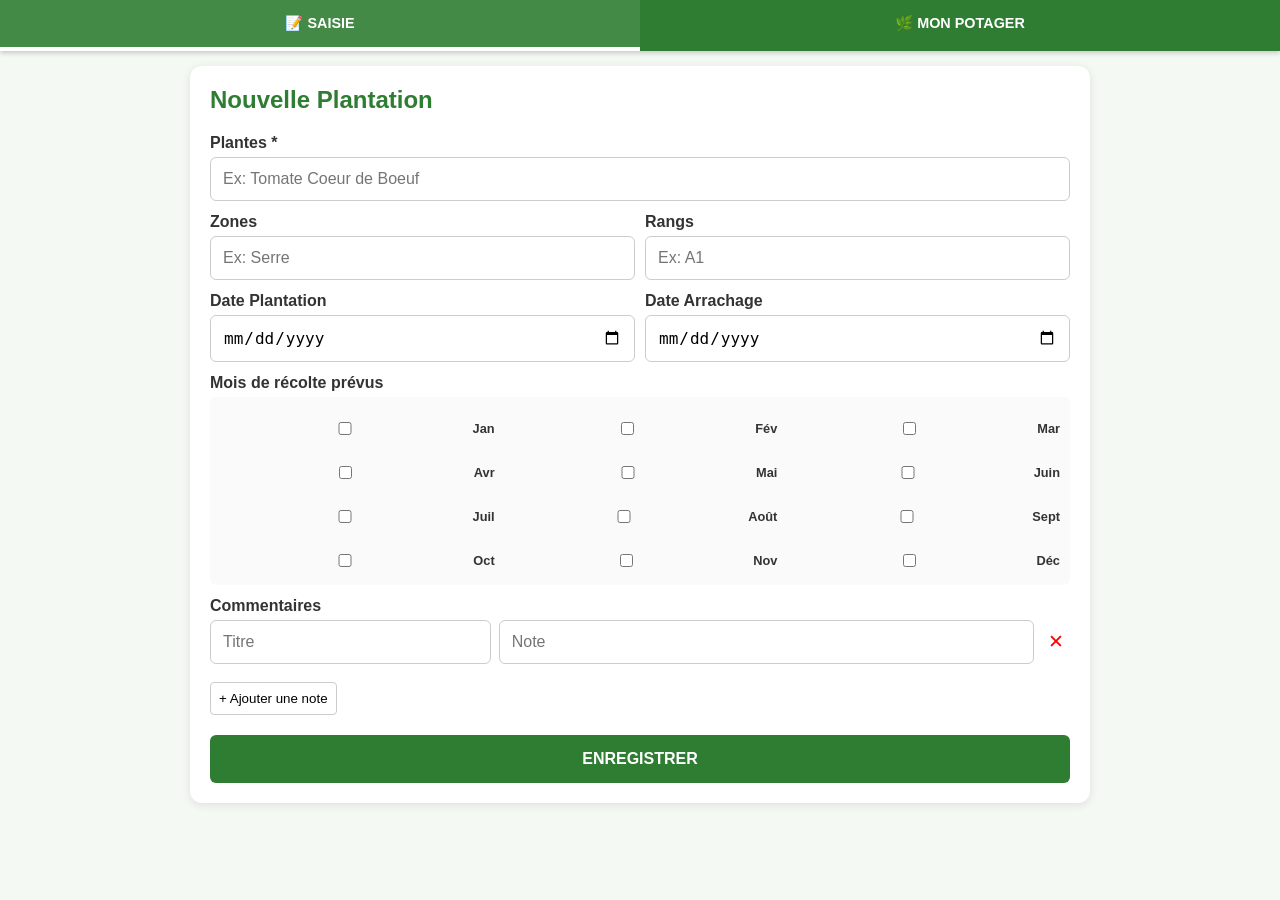
==== Index.html @ b20afb51 "Add files via upload" ====
<!DOCTYPE html>
<html lang="fr">
<head>
  <meta charset="UTF-8">
  <meta name="viewport" content="width=device-width, initial-scale=1.0, maximum-scale=1.0, user-scalable=no">
  <title>🌱 Mon Potager 🌱</title>
  
  <!-- Configuration PWA -->
  <link rel="manifest" href="manifest.json">
  <meta name="theme-color" content="#2e7d32">
  <meta name="apple-mobile-web-app-capable" content="yes">
  <meta name="apple-mobile-web-app-status-bar-style" content="black-translucent">

  <style>
    :root { --primary: #2e7d32; --primary-light: #e8f5e9; --accent: #4caf50; --danger: #ff5252; --edit: #2196f3; --bg: #f4f9f4; }
    body { font-family: 'Segoe UI', sans-serif; margin: 0; background-color: var(--bg); display: flex; flex-direction: column; height: 100vh; overflow: hidden; }
    
    /* Navigation */
    nav { background: var(--primary); display: flex; justify-content: center; z-index: 1000; flex-shrink: 0; box-shadow: 0 2px 5px rgba(0,0,0,0.2); }
    .tab-btn { background: none; border: none; color: white; padding: 15px 20px; cursor: pointer; font-size: 0.9em; font-weight: bold; border-bottom: 4px solid transparent; flex: 1; }
    .tab-btn.active { background: rgba(255,255,255,0.1); border-bottom: 4px solid white; }

    .main-container { display: flex; flex: 1; overflow: hidden; }
    
    /* Sidebar adaptée mobile */
    .sidebar { width: 260px; background: white; border-right: 1px solid #ddd; padding: 10px; overflow-y: auto; flex-shrink: 0; }
    @media (max-width: 600px) { .sidebar { width: 200px; font-size: 0.9em; } }

    .side-group { margin-bottom: 5px; border-bottom: 1px solid #f0f0f0; }
    .side-header { display: flex; justify-content: space-between; align-items: center; padding: 10px 5px; cursor: pointer; user-select: none; font-size: 0.75em; color: #666; text-transform: uppercase; font-weight: bold; }
    .side-header::before { content: '▾'; margin-right: 8px; transition: 0.2s; }
    .side-group.collapsed .side-content { display: none; }
    .side-group.collapsed .side-header::before { transform: rotate(-90deg); }
    
    .count-badge { background: #eee; color: #888; padding: 2px 6px; border-radius: 10px; font-size: 0.9em; }
    .cat-link { display: block; padding: 10px 12px; margin-bottom: 2px; border-radius: 4px; cursor: pointer; color: #444; font-size: 0.85em; text-decoration: none; }
    .cat-link:hover { background: var(--primary-light); color: var(--primary); }
    .cat-link.active { background: var(--primary); color: white; font-weight: bold; }

    .content-area { flex: 1; overflow-y: auto; padding: 15px; position: relative; }
    .section { display: none; max-width: 900px; margin: 0 auto; }
    .section.active { display: block; }

    /* Cartes et Zones */
    .zone-box { background: white; margin-bottom: 20px; border-radius: 10px; box-shadow: 0 2px 8px rgba(0,0,0,0.05); border-left: 8px solid var(--primary); padding: 15px; }
    .rang-box { border-top: 1px solid #eee; margin-top: 10px; padding-top: 10px; }
    .plante-card { background: #fdfdfd; border: 1px solid #eee; margin: 8px 0; padding: 12px; border-radius: 6px; position: relative; }
    .badge { background: #e8f5e9; color: #2e7d32; padding: 2px 8px; border-radius: 10px; font-size: 0.75em; margin-right: 4px; display: inline-block; margin-bottom: 4px; }
    .note-display { font-size: 0.85em; margin-top: 5px; color: #555; border-left: 2px solid #ddd; padding-left: 8px; }
    .note-tag { font-weight: bold; color: var(--primary); font-size: 0.75em; }

    /* Formulaire */
    form { background: white; padding: 20px; border-radius: 12px; box-shadow: 0 2px 10px rgba(0,0,0,0.1); }
    label { font-weight: bold; display: block; margin-top: 12px; margin-bottom: 5px; color: #333; }
    input { width: 100%; padding: 12px; border: 1px solid #ccc; border-radius: 6px; box-sizing: border-box; font-size: 16px; /* Évite le zoom auto sur iPhone */ }
    .mois-grid { display: grid; grid-template-columns: repeat(3, 1fr); gap: 8px; background: #fafafa; padding: 10px; border-radius: 6px; }
    .note-row { display: flex; gap: 8px; margin-bottom: 8px; align-items: center; }
    
    /* Boutons */
    .btn-save { background: var(--primary); color: white; border: none; padding: 15px; border-radius: 6px; width: 100%; cursor: pointer; font-weight: bold; margin-top: 20px; font-size: 1em; }
    .btn-action { border: none; border-radius: 4px; padding: 8px 12px; cursor: pointer; color: white; margin-left: 5px; }

    /* Zone Sauvegarde Bas de page */
    .backup-footer { margin-top: 30px; padding: 15px; background: #f0f0f0; border-radius: 8px; border: 1px dashed #ccc; }
    .btn-backup { width: 100%; padding: 10px; margin-top: 8px; background: white; border: 1px solid #bbb; border-radius: 5px; font-size: 0.85em; cursor: pointer; font-weight: bold; }
  </style>
</head>
<body>

<nav>
  <button class="tab-btn active" id="btn-tab-saisie" onclick="switchTab('tab-saisie')">📝 SAISIE</button>
  <button class="tab-btn" id="btn-tab-liste" onclick="switchTab('tab-liste')">🌿 MON POTAGER</button>
</nav>

<div class="main-container">
  <aside id="sidebar" class="sidebar" style="display:none;">
    <a class="cat-link active" id="link-all" style="margin-bottom: 15px;" onclick="filtrer('tout', null)">📋 TOUT AFFICHER</a>
    <div id="dynamic-sidebar-groups"></div>
    
    <!-- Boutons d'export/import -->
    <div class="backup-footer">
      <div style="font-size: 0.8em; font-weight: bold; margin-bottom: 8px; color: #555;">💾 SAUVEGARDE & CLOUD</div>
      <button class="btn-backup" onclick="exporterDonnees()">Exporter (Backup Local)</button>
      <button class="btn-backup" onclick="document.getElementById('importFile').click()">Importer un fichier</button>
      <input type="file" id="importFile" style="display:none" onchange="importerDonnees(event)">
      <button class="btn-backup" style="color: #0078d4; border-color: #0078d4;" onclick="alert('Configuration OneDrive : Étape suivante')">☁️ OneDrive (Sync)</button>
    </div>
  </aside>

  <main class="content-area">
    <div id="tab-saisie" class="section active">
      <form id="potagerForm">
        <h2 id="formTitle" style="margin-top:0; color:var(--primary)">Nouvelle Plantation</h2>
        <input type="hidden" id="edit-id">
        
        <label id="lbl-plante">Plante *</label>
        <input type="text" id="p_nom" list="listNoms" required placeholder="Ex: Tomate Coeur de Boeuf">
        
        <div style="display: flex; gap: 10px;">
          <div style="flex:1"><label id="lbl-zone">Zone</label><input type="text" id="p_zone" list="listZones" placeholder="Ex: Serre"></div>
          <div style="flex:1"><label id="lbl-rang">Rang</label><input type="text" id="p_rang" list="listRangs" placeholder="Ex: A1"></div>
        </div>

        <div style="display: flex; gap: 10px;">
          <div style="flex:1"><label>Date Plantation</label><input type="date" id="p_date"></div>
          <div style="flex:1"><label>Date Arrachage</label><input type="date" id="p_date_fin"></div>
        </div>

        <label>Mois de récolte prévus</label>
        <div class="mois-grid" id="moisGrid"></div>

        <label id="lbl-comm-title">Commentaires / Notes</label>
        <div id="notesArea"></div>
        <button type="button" onclick="ajouterChampNote()" style="margin-top:10px; cursor:pointer; background:none; border:1px solid #ccc; padding:8px; border-radius:4px;">+ Ajouter une note</button>

        <button type="button" class="btn-save" onclick="validerFormulaire()">ENREGISTRER</button>
        <button type="button" id="cancelEdit" style="display:none; width:100%; margin-top:10px; background:#999; border:none; color:white; padding:10px; border-radius:6px;" onclick="annulerEdition()">Annuler l'édition</button>
      </form>
    </div>

    <div id="tab-liste" class="section">
      <div id="affichageDonnees"></div>
    </div>
  </main>
</div>

<!-- Listes auto-complétion -->
<datalist id="listNoms"></datalist>
<datalist id="listZones"></datalist>
<datalist id="listRangs"></datalist>
<datalist id="listCategories"></datalist>

<script>
// --- CONFIGURATION ---
const CONFIG = {
  labelPlantes: "Plantes",
  labelZones: "Zones",
  labelRangs: "Rangs",
  labelMoisPlant: "Mois Plantation",
  labelMoisRecolte: "Mois Récolte",
  labelCommentaires: "Commentaires"
};

let monPotager = JSON.parse(localStorage.getItem("data_potager")) || [];
let filtreActuel = { type: 'tout', valeur: null };
const MOIS_NOM = ["Jan", "Fév", "Mar", "Avr", "Mai", "Juin", "Juil", "Août", "Sept", "Oct", "Nov", "Déc"];

// --- INITIALISATION ---
document.getElementById('lbl-plante').innerText = CONFIG.labelPlantes + " *";
document.getElementById('lbl-zone').innerText = CONFIG.labelZones;
document.getElementById('lbl-rang').innerText = CONFIG.labelRangs;
document.getElementById('lbl-comm-title').innerText = CONFIG.labelCommentaires;

const mg = document.getElementById('moisGrid');
MOIS_NOM.forEach(m => mg.innerHTML += `<label style="font-size:0.8em; display:flex; align-items:center; gap:4px;"><input type="checkbox" name="mr" value="${m}"> ${m}</label>`);

if ('serviceWorker' in navigator) {
  navigator.serviceWorker.register('sw.js').catch(() => console.log("SW non supporté"));
}

// --- LOGIQUE NAVIGATION ---
function switchTab(tabId) {
  document.querySelectorAll('.section').forEach(s => s.classList.remove('active'));
  document.querySelectorAll('.tab-btn').forEach(b => b.classList.remove('active'));
  document.getElementById(tabId).classList.add('active');
  document.getElementById('btn-' + tabId).classList.add('active');
  document.getElementById('sidebar').style.display = (tabId === 'tab-liste') ? 'block' : 'none';
  if(tabId === 'tab-liste') { updateSidebar(); afficherPotager(); }
}

// --- GESTION DES DONNÉES ---
function updateSidebar() {
  const data = { noms: new Set(), zones: new Set(), rangs: new Set(), pMois: new Set(), rMois: new Set(), cats: new Set() };
  monPotager.forEach(z => {
    data.zones.add(z.nom);
    z.rangs.forEach(r => {
      data.rangs.add(r.numero);
      r.plantes.forEach(p => {
        data.noms.add(p.nom);
        if(p.date && p.date !== "Non définie") data.pMois.add(MOIS_NOM[new Date(p.date).getMonth()]);
        p.recolte.forEach(m => data.rMois.add(m));
        if(p.notes) p.notes.forEach(n => data.cats.add(n.cat));
      });
    });
  });

  const container = document.getElementById('dynamic-sidebar-groups');
  container.innerHTML = "";
  
  const groups = [
    { id: 'side-noms', label: CONFIG.labelPlantes, set: data.noms, type: 'nom' },
    { id: 'side-zones', label: CONFIG.labelZones, set: data.zones, type: 'zone' },
    { id: 'side-rangs', label: CONFIG.labelRangs, set: data.rangs, type: 'rang' },
    { id: 'side-plant', label: CONFIG.labelMoisPlant, set: data.pMois, type: 'pmois' },
    { id: 'side-recolte', label: CONFIG.labelMoisRecolte, set: data.rMois, type: 'rmois' },
    { id: 'side-cats', label: CONFIG.labelCommentaires, set: data.cats, type: 'cat' }
  ];

  groups.forEach(g => {
    let array = Array.from(g.set).sort();
    if(g.type.includes('mois')) array.sort((a,b) => MOIS_NOM.indexOf(a) - MOIS_NOM.indexOf(b));
    const groupDiv = document.createElement('div');
    groupDiv.className = "side-group collapsed";
    groupDiv.innerHTML = `
      <div class="side-header" onclick="this.parentElement.classList.toggle('collapsed')">
        ${g.label} <span class="count-badge">${array.length}</span>
      </div>
      <div class="side-content">
        ${array.map(val => `<a class="cat-link ${filtreActuel.type===g.type && filtreActuel.valeur===val?'active':''}" onclick="filtrer('${g.type}', '${val}')">${val}</a>`).join('')}
      </div>`;
    container.appendChild(groupDiv);
  });
}

function filtrer(type, val) {
  filtreActuel = { type, valeur: val };
  document.getElementById('link-all').className = (type === 'tout') ? 'cat-link active' : 'cat-link';
  updateSidebar(); afficherPotager();
}

function afficherPotager() {
  const container = document.getElementById('affichageDonnees'); container.innerHTML = "";
  if(monPotager.length === 0) { container.innerHTML = "<p style='text-align:center; color:#888; margin-top:50px;'>Aucune donnée. Commencez par saisir une plantation !</p>"; return; }

  monPotager.forEach((zone, zIdx) => {
    let zoneHtml = "";
    zone.rangs.forEach((rang, rIdx) => {
      let rangHtml = "";
      rang.plantes.forEach((p, pIdx) => {
        const match = filtreActuel.type === 'tout' || 
          (filtreActuel.type === 'nom' && filtreActuel.valeur === p.nom) || 
          (filtreActuel.type === 'zone' && filtreActuel.valeur === zone.nom) || 
          (filtreActuel.type === 'rang' && filtreActuel.valeur === rang.numero) || 
          (filtreActuel.type === 'rmois' && p.recolte.includes(filtreActuel.valeur)) || 
          (filtreActuel.type === 'pmois' && p.date !== "Non définie" && MOIS_NOM[new Date(p.date).getMonth()] === filtreActuel.valeur) ||
          (filtreActuel.type === 'cat' && p.notes.some(n => n.cat === filtreActuel.valeur));
        
        if (match) {
          const notesH = p.notes.map(n => `<div class="note-display"><span class="note-tag">${n.cat}:</span> ${n.val}</div>`).join('');
          const finDisplay = (p.dateFin && p.dateFin !== "Non définie") ? ` | Arraché: ${p.dateFin}` : "";
          rangHtml += `
            <div class="plante-card">
              <div style="display:flex; justify-content:space-between; align-items:start">
                <strong style="color:var(--primary); font-size:1.1em">🌱 ${p.nom}</strong>
                <div style="white-space:nowrap">
                  <button class="btn-action" style="background:var(--edit)" onclick="preparerEdition(${zIdx},${rIdx},${pIdx})">✏️</button>
                  <button class="btn-action" style="background:var(--danger)" onclick="supprimer('p',${zIdx},${rIdx},${pIdx})">🗑️</button>
                </div>
              </div>
              <div style="font-size:0.75em; color:#888; margin: 4px 0;">📅 ${CONFIG.labelMoisPlant}: ${p.date}${finDisplay}</div>
              <div style="margin:8px 0;">${p.recolte.map(m => `<span class="badge">${m}</span>`).join('')}</div>
              ${notesH}
            </div>`;
        }
      });
      if(rangHtml) zoneHtml += `<div class="rang-box"><strong style="color:#666; font-size:0.8em">📏 ${CONFIG.labelRangs} ${rang.numero}</strong>${rangHtml}</div>`;
    });
    if(zoneHtml) {
      const zDiv = document.createElement('div'); zDiv.className = 'zone-box';
      zDiv.innerHTML = `<h2 style="margin:0; font-size:1.2em; color:var(--primary)">🌳 ${CONFIG.labelZones} ${zone.nom}</h2>${zoneHtml}`;
      container.appendChild(zDiv);
    }
  });
}

// --- FORMULAIRE ---
function ajouterChampNote(cat = "", val = "") {
  const div = document.createElement('div'); div.className = 'note-row';
  div.innerHTML = `<input type="text" class="note-cat" placeholder="Titre" style="flex:1" value="${cat}"><input type="text" class="note-val" placeholder="Note" style="flex:2" value="${val}"><button type="button" onclick="this.parentElement.remove()" style="color:red; background:none; border:none; font-size:1.2em">✕</button>`;
  document.getElementById('notesArea').appendChild(div);
}

function validerFormulaire() {
  const nom = document.getElementById('p_nom').value.trim(); if(!nom) return;
  const editId = document.getElementById('edit-id').value;
  const notes = []; document.querySelectorAll('.note-row').forEach(r => {
    const c = r.querySelector('.note-cat').value.trim(); const v = r.querySelector('.note-val').value.trim();
    if(c && v) notes.push({cat:c, val:v});
  });
  
  const plante = {
    id: editId ? parseInt(editId) : Date.now(),
    nom, zone: document.getElementById('p_zone').value.trim() || "A",
    rang: document.getElementById('p_rang').value.trim() || "1",
    date: document.getElementById('p_date').value || "Non définie",
    dateFin: document.getElementById('p_date_fin').value || "Non définie",
    recolte: Array.from(document.querySelectorAll('input[name="mr"]:checked')).map(cb => cb.value),
    notes
  };

  // Suppression ancienne version si édition
  monPotager.forEach(z => z.rangs.forEach(r => r.plantes = r.plantes.filter(p => p.id !== plante.id)));
  
  // Insertion
  let z = monPotager.find(z => z.nom === plante.zone); if(!z) { z = {nom:plante.zone, rangs:[]}; monPotager.push(z); }
  let r = z.rangs.find(r => r.numero === plante.rang); if(!r) { r = {numero:plante.rang, plantes:[]}; z.rangs.push(r); }
  r.plantes.push(plante);

  sauvegarder();
  annulerEdition();
  switchTab('tab-liste');
}

function supprimer(type, zIdx, rIdx, pIdx) {
  if(!confirm("Supprimer définitivement ?")) return;
  monPotager[zIdx].rangs[rIdx].plantes.splice(pIdx, 1);
  // Nettoyage structures vides
  monPotager.forEach(z => z.rangs = z.rangs.filter(r => r.plantes.length > 0));
  monPotager = monPotager.filter(z => z.rangs.length > 0);
  sauvegarder();
  updateSidebar(); afficherPotager();
}

function preparerEdition(zIdx, rIdx, pIdx) {
  const p = monPotager[zIdx].rangs[rIdx].plantes[pIdx];
  document.getElementById('edit-id').value = p.id;
  document.getElementById('p_nom').value = p.nom;
  document.getElementById('p_zone').value = monPotager[zIdx].nom;
  document.getElementById('p_rang').value = monPotager[zIdx].rangs[rIdx].numero;
  document.getElementById('p_date').value = (p.date !== "Non définie") ? p.date : "";
  document.getElementById('p_date_fin').value = (p.dateFin && p.dateFin !== "Non définie") ? p.dateFin : "";
  document.querySelectorAll('input[name="mr"]').forEach(cb => cb.checked = p.recolte.includes(cb.value));
  document.getElementById('notesArea').innerHTML = ""; p.notes.forEach(n => ajouterChampNote(n.cat, n.val));
  document.getElementById('formTitle').innerText = "Modifier la plantation";
  document.getElementById('cancelEdit').style.display = "block";
  switchTab('tab-saisie');
}

function annulerEdition() {
  document.getElementById('potagerForm').reset();
  document.getElementById('edit-id').value = "";
  document.getElementById('notesArea').innerHTML = "";
  document.getElementById('formTitle').innerText = "Nouvelle Plantation";
  document.getElementById('cancelEdit').style.display = "none";
}

function sauvegarder() {
  localStorage.setItem("data_potager", JSON.stringify(monPotager));
}

// --- EXPORT / IMPORT ---
function exporterDonnees() {
  const dataStr = JSON.stringify(monPotager, null, 2);
  const blob = new Blob([dataStr], {type: "application/json"});
  const url = URL.createObjectURL(blob);
  const a = document.createElement("a");
  a.href = url;
  a.download = `potager_backup_${new Date().toISOString().slice(0,10)}.json`;
  a.click();
}

function importerDonnees(event) {
  const file = event.target.files[0];
  if (!file) return;
  const reader = new FileReader();
  reader.onload = function(e) {
    try {
      const imported = JSON.parse(e.target.result);
      if(confirm("Importer ce fichier ? Cela écrasera vos données actuelles.")) {
        monPotager = imported;
        sauvegarder();
        updateSidebar();
        afficherPotager();
        alert("Importation réussie !");
      }
    } catch(err) { alert("Fichier invalide."); }
  };
  reader.readAsText(file);
}

// Premier champ note au démarrage
ajouterChampNote();
</script>
</body>
</html>
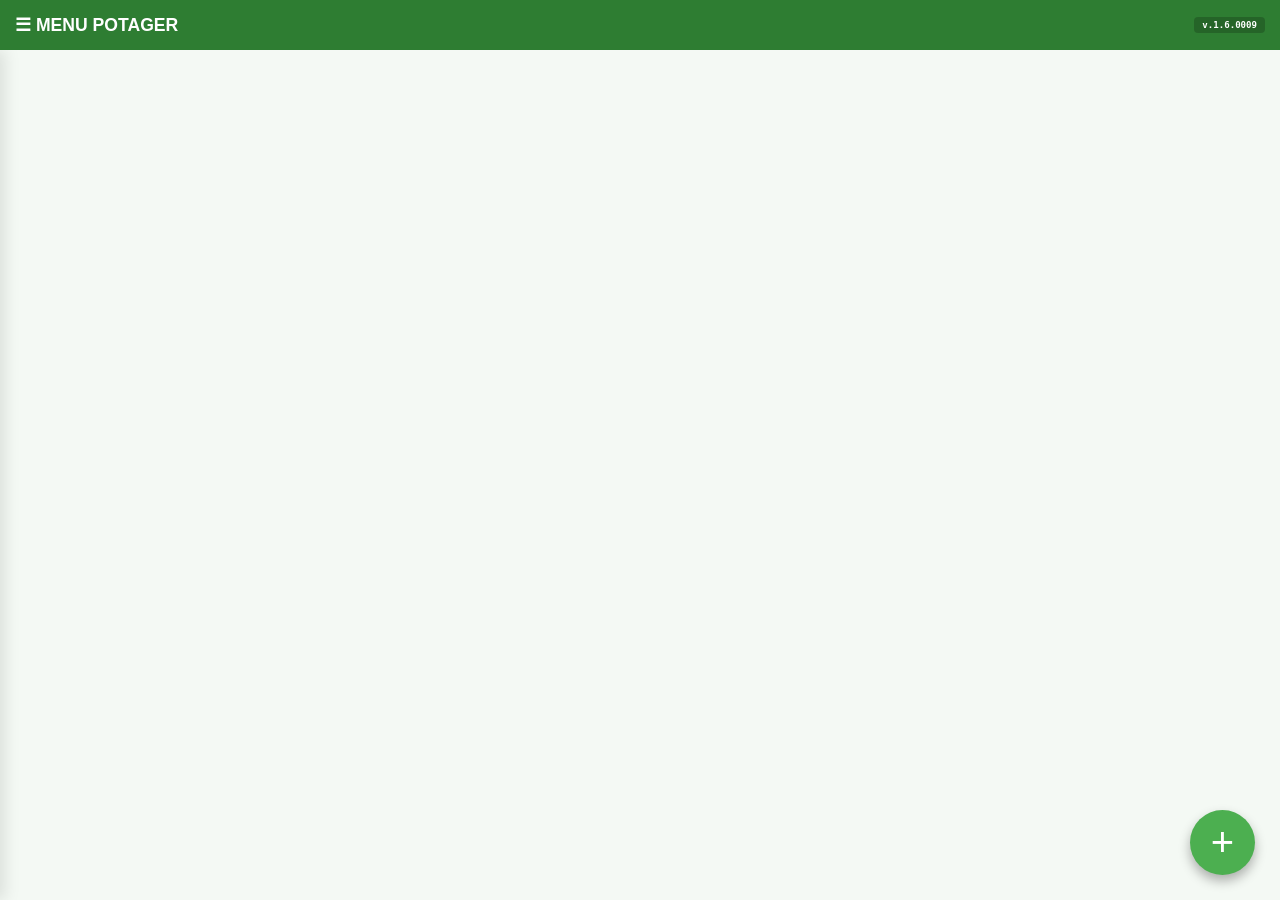
==== commit 179db708: "Create Index.html" ====
--- a/Index.html
+++ b/Index.html
@@ -1,375 +1,441 @@
-<!DOCTYPE html>
-<html lang="fr">
-<head>
-  <meta charset="UTF-8">
-  <meta name="viewport" content="width=device-width, initial-scale=1.0, maximum-scale=1.0, user-scalable=no">
-  <title>🌱 Mon Potager 🌱</title>
-  
-  <!-- Configuration PWA -->
-  <link rel="manifest" href="manifest.json">
-  <meta name="theme-color" content="#2e7d32">
-  <meta name="apple-mobile-web-app-capable" content="yes">
-  <meta name="apple-mobile-web-app-status-bar-style" content="black-translucent">
-
-  <style>
-    :root { --primary: #2e7d32; --primary-light: #e8f5e9; --accent: #4caf50; --danger: #ff5252; --edit: #2196f3; --bg: #f4f9f4; }
-    body { font-family: 'Segoe UI', sans-serif; margin: 0; background-color: var(--bg); display: flex; flex-direction: column; height: 100vh; overflow: hidden; }
-    
-    /* Navigation */
-    nav { background: var(--primary); display: flex; justify-content: center; z-index: 1000; flex-shrink: 0; box-shadow: 0 2px 5px rgba(0,0,0,0.2); }
-    .tab-btn { background: none; border: none; color: white; padding: 15px 20px; cursor: pointer; font-size: 0.9em; font-weight: bold; border-bottom: 4px solid transparent; flex: 1; }
-    .tab-btn.active { background: rgba(255,255,255,0.1); border-bottom: 4px solid white; }
-
-    .main-container { display: flex; flex: 1; overflow: hidden; }
-    
-    /* Sidebar adaptée mobile */
-    .sidebar { width: 260px; background: white; border-right: 1px solid #ddd; padding: 10px; overflow-y: auto; flex-shrink: 0; }
-    @media (max-width: 600px) { .sidebar { width: 200px; font-size: 0.9em; } }
-
-    .side-group { margin-bottom: 5px; border-bottom: 1px solid #f0f0f0; }
-    .side-header { display: flex; justify-content: space-between; align-items: center; padding: 10px 5px; cursor: pointer; user-select: none; font-size: 0.75em; color: #666; text-transform: uppercase; font-weight: bold; }
-    .side-header::before { content: '▾'; margin-right: 8px; transition: 0.2s; }
-    .side-group.collapsed .side-content { display: none; }
-    .side-group.collapsed .side-header::before { transform: rotate(-90deg); }
-    
-    .count-badge { background: #eee; color: #888; padding: 2px 6px; border-radius: 10px; font-size: 0.9em; }
-    .cat-link { display: block; padding: 10px 12px; margin-bottom: 2px; border-radius: 4px; cursor: pointer; color: #444; font-size: 0.85em; text-decoration: none; }
-    .cat-link:hover { background: var(--primary-light); color: var(--primary); }
-    .cat-link.active { background: var(--primary); color: white; font-weight: bold; }
-
-    .content-area { flex: 1; overflow-y: auto; padding: 15px; position: relative; }
-    .section { display: none; max-width: 900px; margin: 0 auto; }
-    .section.active { display: block; }
-
-    /* Cartes et Zones */
-    .zone-box { background: white; margin-bottom: 20px; border-radius: 10px; box-shadow: 0 2px 8px rgba(0,0,0,0.05); border-left: 8px solid var(--primary); padding: 15px; }
-    .rang-box { border-top: 1px solid #eee; margin-top: 10px; padding-top: 10px; }
-    .plante-card { background: #fdfdfd; border: 1px solid #eee; margin: 8px 0; padding: 12px; border-radius: 6px; position: relative; }
-    .badge { background: #e8f5e9; color: #2e7d32; padding: 2px 8px; border-radius: 10px; font-size: 0.75em; margin-right: 4px; display: inline-block; margin-bottom: 4px; }
-    .note-display { font-size: 0.85em; margin-top: 5px; color: #555; border-left: 2px solid #ddd; padding-left: 8px; }
-    .note-tag { font-weight: bold; color: var(--primary); font-size: 0.75em; }
-
-    /* Formulaire */
-    form { background: white; padding: 20px; border-radius: 12px; box-shadow: 0 2px 10px rgba(0,0,0,0.1); }
-    label { font-weight: bold; display: block; margin-top: 12px; margin-bottom: 5px; color: #333; }
-    input { width: 100%; padding: 12px; border: 1px solid #ccc; border-radius: 6px; box-sizing: border-box; font-size: 16px; /* Évite le zoom auto sur iPhone */ }
-    .mois-grid { display: grid; grid-template-columns: repeat(3, 1fr); gap: 8px; background: #fafafa; padding: 10px; border-radius: 6px; }
-    .note-row { display: flex; gap: 8px; margin-bottom: 8px; align-items: center; }
-    
-    /* Boutons */
-    .btn-save { background: var(--primary); color: white; border: none; padding: 15px; border-radius: 6px; width: 100%; cursor: pointer; font-weight: bold; margin-top: 20px; font-size: 1em; }
-    .btn-action { border: none; border-radius: 4px; padding: 8px 12px; cursor: pointer; color: white; margin-left: 5px; }
-
-    /* Zone Sauvegarde Bas de page */
-    .backup-footer { margin-top: 30px; padding: 15px; background: #f0f0f0; border-radius: 8px; border: 1px dashed #ccc; }
-    .btn-backup { width: 100%; padding: 10px; margin-top: 8px; background: white; border: 1px solid #bbb; border-radius: 5px; font-size: 0.85em; cursor: pointer; font-weight: bold; }
-  </style>
-</head>
-<body>
-
-<nav>
-  <button class="tab-btn active" id="btn-tab-saisie" onclick="switchTab('tab-saisie')">📝 SAISIE</button>
-  <button class="tab-btn" id="btn-tab-liste" onclick="switchTab('tab-liste')">🌿 MON POTAGER</button>
-</nav>
-
-<div class="main-container">
-  <aside id="sidebar" class="sidebar" style="display:none;">
-    <a class="cat-link active" id="link-all" style="margin-bottom: 15px;" onclick="filtrer('tout', null)">📋 TOUT AFFICHER</a>
-    <div id="dynamic-sidebar-groups"></div>
-    
-    <!-- Boutons d'export/import -->
-    <div class="backup-footer">
-      <div style="font-size: 0.8em; font-weight: bold; margin-bottom: 8px; color: #555;">💾 SAUVEGARDE & CLOUD</div>
-      <button class="btn-backup" onclick="exporterDonnees()">Exporter (Backup Local)</button>
-      <button class="btn-backup" onclick="document.getElementById('importFile').click()">Importer un fichier</button>
-      <input type="file" id="importFile" style="display:none" onchange="importerDonnees(event)">
-      <button class="btn-backup" style="color: #0078d4; border-color: #0078d4;" onclick="alert('Configuration OneDrive : Étape suivante')">☁️ OneDrive (Sync)</button>
-    </div>
-  </aside>
-
-  <main class="content-area">
-    <div id="tab-saisie" class="section active">
-      <form id="potagerForm">
-        <h2 id="formTitle" style="margin-top:0; color:var(--primary)">Nouvelle Plantation</h2>
-        <input type="hidden" id="edit-id">
-        
-        <label id="lbl-plante">Plante *</label>
-        <input type="text" id="p_nom" list="listNoms" required placeholder="Ex: Tomate Coeur de Boeuf">
-        
-        <div style="display: flex; gap: 10px;">
-          <div style="flex:1"><label id="lbl-zone">Zone</label><input type="text" id="p_zone" list="listZones" placeholder="Ex: Serre"></div>
-          <div style="flex:1"><label id="lbl-rang">Rang</label><input type="text" id="p_rang" list="listRangs" placeholder="Ex: A1"></div>
-        </div>
-
-        <div style="display: flex; gap: 10px;">
-          <div style="flex:1"><label>Date Plantation</label><input type="date" id="p_date"></div>
-          <div style="flex:1"><label>Date Arrachage</label><input type="date" id="p_date_fin"></div>
-        </div>
-
-        <label>Mois de récolte prévus</label>
-        <div class="mois-grid" id="moisGrid"></div>
-
-        <label id="lbl-comm-title">Commentaires / Notes</label>
-        <div id="notesArea"></div>
-        <button type="button" onclick="ajouterChampNote()" style="margin-top:10px; cursor:pointer; background:none; border:1px solid #ccc; padding:8px; border-radius:4px;">+ Ajouter une note</button>
-
-        <button type="button" class="btn-save" onclick="validerFormulaire()">ENREGISTRER</button>
-        <button type="button" id="cancelEdit" style="display:none; width:100%; margin-top:10px; background:#999; border:none; color:white; padding:10px; border-radius:6px;" onclick="annulerEdition()">Annuler l'édition</button>
-      </form>
-    </div>
-
-    <div id="tab-liste" class="section">
-      <div id="affichageDonnees"></div>
-    </div>
-  </main>
-</div>
-
-<!-- Listes auto-complétion -->
-<datalist id="listNoms"></datalist>
-<datalist id="listZones"></datalist>
-<datalist id="listRangs"></datalist>
-<datalist id="listCategories"></datalist>
-
-<script>
-// --- CONFIGURATION ---
-const CONFIG = {
-  labelPlantes: "Plantes",
-  labelZones: "Zones",
-  labelRangs: "Rangs",
-  labelMoisPlant: "Mois Plantation",
-  labelMoisRecolte: "Mois Récolte",
-  labelCommentaires: "Commentaires"
-};
-
-let monPotager = JSON.parse(localStorage.getItem("data_potager")) || [];
-let filtreActuel = { type: 'tout', valeur: null };
-const MOIS_NOM = ["Jan", "Fév", "Mar", "Avr", "Mai", "Juin", "Juil", "Août", "Sept", "Oct", "Nov", "Déc"];
-
-// --- INITIALISATION ---
-document.getElementById('lbl-plante').innerText = CONFIG.labelPlantes + " *";
-document.getElementById('lbl-zone').innerText = CONFIG.labelZones;
-document.getElementById('lbl-rang').innerText = CONFIG.labelRangs;
-document.getElementById('lbl-comm-title').innerText = CONFIG.labelCommentaires;
-
-const mg = document.getElementById('moisGrid');
-MOIS_NOM.forEach(m => mg.innerHTML += `<label style="font-size:0.8em; display:flex; align-items:center; gap:4px;"><input type="checkbox" name="mr" value="${m}"> ${m}</label>`);
-
-if ('serviceWorker' in navigator) {
-  navigator.serviceWorker.register('sw.js').catch(() => console.log("SW non supporté"));
-}
-
-// --- LOGIQUE NAVIGATION ---
-function switchTab(tabId) {
-  document.querySelectorAll('.section').forEach(s => s.classList.remove('active'));
-  document.querySelectorAll('.tab-btn').forEach(b => b.classList.remove('active'));
-  document.getElementById(tabId).classList.add('active');
-  document.getElementById('btn-' + tabId).classList.add('active');
-  document.getElementById('sidebar').style.display = (tabId === 'tab-liste') ? 'block' : 'none';
-  if(tabId === 'tab-liste') { updateSidebar(); afficherPotager(); }
-}
-
-// --- GESTION DES DONNÉES ---
-function updateSidebar() {
-  const data = { noms: new Set(), zones: new Set(), rangs: new Set(), pMois: new Set(), rMois: new Set(), cats: new Set() };
-  monPotager.forEach(z => {
-    data.zones.add(z.nom);
-    z.rangs.forEach(r => {
-      data.rangs.add(r.numero);
-      r.plantes.forEach(p => {
-        data.noms.add(p.nom);
-        if(p.date && p.date !== "Non définie") data.pMois.add(MOIS_NOM[new Date(p.date).getMonth()]);
-        p.recolte.forEach(m => data.rMois.add(m));
-        if(p.notes) p.notes.forEach(n => data.cats.add(n.cat));
-      });
-    });
-  });
-
-  const container = document.getElementById('dynamic-sidebar-groups');
-  container.innerHTML = "";
-  
-  const groups = [
-    { id: 'side-noms', label: CONFIG.labelPlantes, set: data.noms, type: 'nom' },
-    { id: 'side-zones', label: CONFIG.labelZones, set: data.zones, type: 'zone' },
-    { id: 'side-rangs', label: CONFIG.labelRangs, set: data.rangs, type: 'rang' },
-    { id: 'side-plant', label: CONFIG.labelMoisPlant, set: data.pMois, type: 'pmois' },
-    { id: 'side-recolte', label: CONFIG.labelMoisRecolte, set: data.rMois, type: 'rmois' },
-    { id: 'side-cats', label: CONFIG.labelCommentaires, set: data.cats, type: 'cat' }
-  ];
-
-  groups.forEach(g => {
-    let array = Array.from(g.set).sort();
-    if(g.type.includes('mois')) array.sort((a,b) => MOIS_NOM.indexOf(a) - MOIS_NOM.indexOf(b));
-    const groupDiv = document.createElement('div');
-    groupDiv.className = "side-group collapsed";
-    groupDiv.innerHTML = `
-      <div class="side-header" onclick="this.parentElement.classList.toggle('collapsed')">
-        ${g.label} <span class="count-badge">${array.length}</span>
-      </div>
-      <div class="side-content">
-        ${array.map(val => `<a class="cat-link ${filtreActuel.type===g.type && filtreActuel.valeur===val?'active':''}" onclick="filtrer('${g.type}', '${val}')">${val}</a>`).join('')}
-      </div>`;
-    container.appendChild(groupDiv);
-  });
-}
-
-function filtrer(type, val) {
-  filtreActuel = { type, valeur: val };
-  document.getElementById('link-all').className = (type === 'tout') ? 'cat-link active' : 'cat-link';
-  updateSidebar(); afficherPotager();
-}
-
-function afficherPotager() {
-  const container = document.getElementById('affichageDonnees'); container.innerHTML = "";
-  if(monPotager.length === 0) { container.innerHTML = "<p style='text-align:center; color:#888; margin-top:50px;'>Aucune donnée. Commencez par saisir une plantation !</p>"; return; }
-
-  monPotager.forEach((zone, zIdx) => {
-    let zoneHtml = "";
-    zone.rangs.forEach((rang, rIdx) => {
-      let rangHtml = "";
-      rang.plantes.forEach((p, pIdx) => {
-        const match = filtreActuel.type === 'tout' || 
-          (filtreActuel.type === 'nom' && filtreActuel.valeur === p.nom) || 
-          (filtreActuel.type === 'zone' && filtreActuel.valeur === zone.nom) || 
-          (filtreActuel.type === 'rang' && filtreActuel.valeur === rang.numero) || 
-          (filtreActuel.type === 'rmois' && p.recolte.includes(filtreActuel.valeur)) || 
-          (filtreActuel.type === 'pmois' && p.date !== "Non définie" && MOIS_NOM[new Date(p.date).getMonth()] === filtreActuel.valeur) ||
-          (filtreActuel.type === 'cat' && p.notes.some(n => n.cat === filtreActuel.valeur));
-        
-        if (match) {
-          const notesH = p.notes.map(n => `<div class="note-display"><span class="note-tag">${n.cat}:</span> ${n.val}</div>`).join('');
-          const finDisplay = (p.dateFin && p.dateFin !== "Non définie") ? ` | Arraché: ${p.dateFin}` : "";
-          rangHtml += `
-            <div class="plante-card">
-              <div style="display:flex; justify-content:space-between; align-items:start">
-                <strong style="color:var(--primary); font-size:1.1em">🌱 ${p.nom}</strong>
-                <div style="white-space:nowrap">
-                  <button class="btn-action" style="background:var(--edit)" onclick="preparerEdition(${zIdx},${rIdx},${pIdx})">✏️</button>
-                  <button class="btn-action" style="background:var(--danger)" onclick="supprimer('p',${zIdx},${rIdx},${pIdx})">🗑️</button>
-                </div>
-              </div>
-              <div style="font-size:0.75em; color:#888; margin: 4px 0;">📅 ${CONFIG.labelMoisPlant}: ${p.date}${finDisplay}</div>
-              <div style="margin:8px 0;">${p.recolte.map(m => `<span class="badge">${m}</span>`).join('')}</div>
-              ${notesH}
-            </div>`;
-        }
-      });
-      if(rangHtml) zoneHtml += `<div class="rang-box"><strong style="color:#666; font-size:0.8em">📏 ${CONFIG.labelRangs} ${rang.numero}</strong>${rangHtml}</div>`;
-    });
-    if(zoneHtml) {
-      const zDiv = document.createElement('div'); zDiv.className = 'zone-box';
-      zDiv.innerHTML = `<h2 style="margin:0; font-size:1.2em; color:var(--primary)">🌳 ${CONFIG.labelZones} ${zone.nom}</h2>${zoneHtml}`;
-      container.appendChild(zDiv);
-    }
-  });
-}
-
-// --- FORMULAIRE ---
-function ajouterChampNote(cat = "", val = "") {
-  const div = document.createElement('div'); div.className = 'note-row';
-  div.innerHTML = `<input type="text" class="note-cat" placeholder="Titre" style="flex:1" value="${cat}"><input type="text" class="note-val" placeholder="Note" style="flex:2" value="${val}"><button type="button" onclick="this.parentElement.remove()" style="color:red; background:none; border:none; font-size:1.2em">✕</button>`;
-  document.getElementById('notesArea').appendChild(div);
-}
-
-function validerFormulaire() {
-  const nom = document.getElementById('p_nom').value.trim(); if(!nom) return;
-  const editId = document.getElementById('edit-id').value;
-  const notes = []; document.querySelectorAll('.note-row').forEach(r => {
-    const c = r.querySelector('.note-cat').value.trim(); const v = r.querySelector('.note-val').value.trim();
-    if(c && v) notes.push({cat:c, val:v});
-  });
-  
-  const plante = {
-    id: editId ? parseInt(editId) : Date.now(),
-    nom, zone: document.getElementById('p_zone').value.trim() || "A",
-    rang: document.getElementById('p_rang').value.trim() || "1",
-    date: document.getElementById('p_date').value || "Non définie",
-    dateFin: document.getElementById('p_date_fin').value || "Non définie",
-    recolte: Array.from(document.querySelectorAll('input[name="mr"]:checked')).map(cb => cb.value),
-    notes
-  };
-
-  // Suppression ancienne version si édition
-  monPotager.forEach(z => z.rangs.forEach(r => r.plantes = r.plantes.filter(p => p.id !== plante.id)));
-  
-  // Insertion
-  let z = monPotager.find(z => z.nom === plante.zone); if(!z) { z = {nom:plante.zone, rangs:[]}; monPotager.push(z); }
-  let r = z.rangs.find(r => r.numero === plante.rang); if(!r) { r = {numero:plante.rang, plantes:[]}; z.rangs.push(r); }
-  r.plantes.push(plante);
-
-  sauvegarder();
-  annulerEdition();
-  switchTab('tab-liste');
-}
-
-function supprimer(type, zIdx, rIdx, pIdx) {
-  if(!confirm("Supprimer définitivement ?")) return;
-  monPotager[zIdx].rangs[rIdx].plantes.splice(pIdx, 1);
-  // Nettoyage structures vides
-  monPotager.forEach(z => z.rangs = z.rangs.filter(r => r.plantes.length > 0));
-  monPotager = monPotager.filter(z => z.rangs.length > 0);
-  sauvegarder();
-  updateSidebar(); afficherPotager();
-}
-
-function preparerEdition(zIdx, rIdx, pIdx) {
-  const p = monPotager[zIdx].rangs[rIdx].plantes[pIdx];
-  document.getElementById('edit-id').value = p.id;
-  document.getElementById('p_nom').value = p.nom;
-  document.getElementById('p_zone').value = monPotager[zIdx].nom;
-  document.getElementById('p_rang').value = monPotager[zIdx].rangs[rIdx].numero;
-  document.getElementById('p_date').value = (p.date !== "Non définie") ? p.date : "";
-  document.getElementById('p_date_fin').value = (p.dateFin && p.dateFin !== "Non définie") ? p.dateFin : "";
-  document.querySelectorAll('input[name="mr"]').forEach(cb => cb.checked = p.recolte.includes(cb.value));
-  document.getElementById('notesArea').innerHTML = ""; p.notes.forEach(n => ajouterChampNote(n.cat, n.val));
-  document.getElementById('formTitle').innerText = "Modifier la plantation";
-  document.getElementById('cancelEdit').style.display = "block";
-  switchTab('tab-saisie');
-}
-
-function annulerEdition() {
-  document.getElementById('potagerForm').reset();
-  document.getElementById('edit-id').value = "";
-  document.getElementById('notesArea').innerHTML = "";
-  document.getElementById('formTitle').innerText = "Nouvelle Plantation";
-  document.getElementById('cancelEdit').style.display = "none";
-}
-
-function sauvegarder() {
-  localStorage.setItem("data_potager", JSON.stringify(monPotager));
-}
-
-// --- EXPORT / IMPORT ---
-function exporterDonnees() {
-  const dataStr = JSON.stringify(monPotager, null, 2);
-  const blob = new Blob([dataStr], {type: "application/json"});
-  const url = URL.createObjectURL(blob);
-  const a = document.createElement("a");
-  a.href = url;
-  a.download = `potager_backup_${new Date().toISOString().slice(0,10)}.json`;
-  a.click();
-}
-
-function importerDonnees(event) {
-  const file = event.target.files[0];
-  if (!file) return;
-  const reader = new FileReader();
-  reader.onload = function(e) {
-    try {
-      const imported = JSON.parse(e.target.result);
-      if(confirm("Importer ce fichier ? Cela écrasera vos données actuelles.")) {
-        monPotager = imported;
-        sauvegarder();
-        updateSidebar();
-        afficherPotager();
-        alert("Importation réussie !");
-      }
-    } catch(err) { alert("Fichier invalide."); }
-  };
-  reader.readAsText(file);
-}
-
-// Premier champ note au démarrage
-ajouterChampNote();
-</script>
-</body>
-</html>+<!DOCTYPE html>
+<html lang="fr">
+<head>
+    <meta charset="UTF-8">
+    <meta name="viewport" content="width=device-width, initial-scale=1.0, maximum-scale=1.0, user-scalable=no">
+    <title>Mon Potager - v1.6.0009</title>
+    <style>
+        :root { 
+            --primary: #2e7d32; --primary-light: #e8f5e9; --accent: #4caf50; --danger: #d32f2f; 
+            --bg: #f4f9f4; --text: #2c3e50; --info: #2196f3;
+            --c-sous-terre: #2196f3; --c-attente: #9c27b0; --c-recolte: #1b5e20; --c-fini: #757575;
+        }
+        body { 
+            font-family: 'Segoe UI', sans-serif; margin: 0; background-color: var(--bg); 
+            display: flex; flex-direction: column; height: 100vh; overflow: hidden; color: var(--text); 
+        }
+        nav { 
+            background: var(--primary); color: white; padding: 0 15px; display: flex; 
+            justify-content: space-between; align-items: center; z-index: 1000; flex-shrink: 0; height: 50px; 
+        }
+        .nav-left { display: flex; align-items: center; cursor: pointer; }
+        .nav-version { 
+            font-size: 0.7em; font-weight: bold; background: rgba(0, 0, 0, 0.2); 
+            padding: 3px 8px; border-radius: 4px; font-family: monospace; flex-shrink: 0; 
+        }
+        .main-container { display: flex; flex: 1; overflow: hidden; position: relative; }
+        .sidebar { 
+            width: 280px; background: white; border-right: 1px solid #ddd; padding: 15px; 
+            overflow-y: auto; position: absolute; left: 0; top: 0; bottom: 0; 
+            transform: translateX(-100%); transition: 0.3s; z-index: 1100; box-shadow: 5px 0 15px rgba(0,0,0,0.1); 
+        }
+        .sidebar.open { transform: translateX(0); }
+        .sidebar-header { 
+            font-size: 0.75em; font-weight: 900; color: #666; margin-top: 15px; padding: 10px; 
+            background: #f0f0f0; border-radius: 5px; cursor: pointer; display: flex; justify-content: space-between; align-items: center; 
+        }
+        .cat-content.hidden { display: none; }
+        .cat-link { display: block; padding: 12px 15px; color: #333; text-decoration: none; border-bottom: 1px solid #f9f9f9; cursor: pointer; font-size: 0.85em; }
+        .nav-sidebar-item { background: #f8f9fa; border-left: 5px solid var(--primary); margin-bottom: 5px; font-weight: bold; }
+        .content-area { flex: 1; overflow-y: auto; padding-bottom: 100px; }
+        .section { display: none; padding: 15px; }
+        .section.active { display: block; }
+        .water-row { display: flex; align-items: center; background: white; padding: 12px; margin-bottom: 5px; border-radius: 8px; border: 1px solid #eee; }
+        .water-row input[type="checkbox"] { width: 25px; height: 25px; margin-right: 15px; accent-color: var(--info); }
+        .last-water-tag { font-size: 0.75em; font-weight: bold; }
+        .planning-container { width: 100%; overflow-x: auto; background: white; border-radius: 8px; border: 1px solid #ddd; }
+        .plan-table { border-collapse: collapse; min-width: 100%; font-size: 0.75em; }
+        .plan-table th, .plan-table td { border: 1px solid #eee; padding: 4px; text-align: center; height: 55px; min-width: 95px; }
+        .sticky-col { position: sticky; left: 0; background: #fff !important; z-index: 10; min-width: 150px; text-align: left !important; font-weight: bold; box-shadow: 2px 0 5px rgba(0,0,0,0.05); }
+        .month-header { background: var(--primary); color: white; }
+        .c-sous-terre { background: var(--c-sous-terre); color: white; border-radius: 4px; font-weight: 900; }
+        .c-violet { background: var(--c-attente); color: white; border-radius: 4px; font-weight: 900; }
+        .c-vert { background: var(--c-recolte); color: white; border-radius: 4px; font-weight: 900; }
+        .c-fini { background: var(--c-fini); color: white; border-radius: 4px; font-weight: 900; }
+        .c-prev { color: var(--accent); font-weight: bold; border: 1px dashed var(--accent); }
+        .c-prev-act { background: var(--c-attente); color: white; border-radius: 4px; font-weight: 900; text-decoration: underline; }
+        .drop-container { display: block; margin-top: 2px; line-height: 1; font-size: 1em; }
+        .delay-tag { font-size: 0.8em; font-weight: normal; display: block; margin-top: 2px; }
+        .delay-ok { color: var(--info); }
+        .delay-none { color: #999; }
+        .zone-box { background: white; margin-bottom: 20px; border-radius: 12px; border-left: 8px solid var(--primary); padding: 15px; box-shadow: 0 4px 6px rgba(0,0,0,0.05); }
+        .plante-card { background: #fff; border: 1px solid #eee; margin: 10px 0; padding: 15px; border-radius: 10px; cursor: pointer; position: relative; box-shadow: 0 2px 4px rgba(0,0,0,0.02); }
+        .status-badge { float: right; font-size: 0.7em; padding: 5px 10px; border-radius: 6px; color: white; font-weight: bold; text-transform: uppercase; }
+        .st-bleu { background: var(--c-sous-terre); } .st-violet { background: var(--c-attente); } .st-vert { background: var(--c-recolte); } .st-gris { background: var(--c-fini); }
+        .card-details { margin-top: 8px; font-size: 0.8em; color: #555; border-top: 1px solid #f5f5f5; padding-top: 8px; }
+        .card-tag { display: inline-block; background: #f0f0f0; padding: 2px 6px; border-radius: 4px; margin-right: 5px; margin-bottom: 5px; font-size: 0.9em; color: #333; border: 1px solid #ddd; }
+        .card-note { font-style: italic; color: #777; margin-top: 5px; display: block; }
+        .sql-table-container { width: 100%; overflow-x: auto; background: white; border-radius: 8px; }
+        table { width: 100%; border-collapse: collapse; font-size: 0.75em; min-width: 1200px; }
+        th { background: #c0392b; color: white; padding: 12px; text-align: left; cursor: pointer; border-right: 1px solid #a93226; }
+        td { padding: 10px; border-bottom: 1px solid #eee; white-space: nowrap; }
+        form { background: white; padding: 20px; border-radius: 12px; max-width: 500px; margin: 0 auto; }
+        label { display: block; font-size: 0.85em; font-weight: bold; margin-bottom: 5px; color: #555; }
+        input, select, textarea { width: 100%; padding: 12px; border: 1px solid #ccc; border-radius: 8px; margin-bottom: 15px; font-size: 16px; box-sizing: border-box; }
+        .custom-field-row { display: flex; gap: 10px; align-items: center; margin-bottom: 15px; background: #fdfdfd; padding: 12px; border: 1px dashed #bbb; border-radius: 10px; position: relative;}
+        .btn-remove-field { background: #ffebee; border: 1px solid #ffcdd2; color: var(--danger); font-size: 1.5em; cursor: pointer; width: 40px; height: 40px; border-radius: 50%; display: flex; align-items: center; justify-content: center; }
+        .mois-grid { display: grid; grid-template-columns: repeat(4, 1fr); gap: 10px; background: #f9f9f9; padding: 15px; border-radius: 10px; margin-bottom: 15px; }
+        .fab-add { position: fixed; bottom: 25px; right: 25px; background: var(--accent); color: white; border: none; border-radius: 50%; width: 65px; height: 65px; font-size: 40px; cursor: pointer; z-index: 1001; box-shadow: 0 6px 12px rgba(0,0,0,0.3); }
+        .btn-action { width: 100%; padding: 15px; border: none; border-radius: 10px; font-weight: bold; cursor: pointer; margin-top: 10px; font-size: 15px; }
+        .btn-side-opt { width: 100%; padding: 12px; border-radius: 8px; border: 1px solid #ddd; margin-top: 10px; cursor: pointer; font-weight: bold; background: white; }
+    </style>
+</head>
+<body>
+<nav>
+    <div class="nav-left" onclick="toggleSidebar()"><span style="font-weight:900; font-size: 1.1em;">☰ MENU POTAGER</span></div>
+    <div class="nav-version">v.1.6.0009</div>
+</nav>
+<datalist id="list-custom-keys"></datalist>
+<button class="fab-add" onclick="ouvrirAjout()">+</button>
+<div class="main-container">
+    <aside id="sidebar" class="sidebar">
+        <a class="cat-link nav-sidebar-item" onclick="switchTab('tab-liste')">📋 VUE LISTE</a>
+        <a class="cat-link nav-sidebar-item" onclick="switchTab('tab-arrosage')" style="border-left-color: var(--info);">💧 SUIVI ARROSAGE</a>
+        <a class="cat-link nav-sidebar-item" onclick="switchTab('tab-planning')">📅 VUE PLANNING</a>
+        <a class="cat-link nav-sidebar-item" onclick="switchTab('tab-sql')">🗄️ TABLEAU SQL</a>
+        <a class="cat-link" style="font-weight:bold; background:var(--primary-light); margin-top: 10px;" onclick="filtrer('tout', null)">🔄 TOUT AFFICHER</a>
+        <div id="sidebar-content"></div>
+        <hr style="margin-top:30px; border:0; border-top:1px solid #eee;">
+        <button class="btn-side-opt" onclick="exportJSON()">📤 EXPORTER JSON</button>
+        <button class="btn-side-opt" onclick="exportCSV()">📊 EXPORTER CSV (Excel)</button>
+        <button class="btn-side-opt" onclick="document.getElementById('fileInput').click()">📥 IMPORTER DATA</button>
+        <input type="file" id="fileInput" style="display:none" onchange="importJSON(event)">
+    </aside>
+    <main class="content-area">
+        <div id="tab-liste" class="section active"><div id="affichageDonnees"></div></div>
+        <div id="tab-arrosage" class="section">
+            <div style="background:white; padding:15px; border-radius:12px; margin-bottom:15px; border:1px solid var(--info);">
+                <label>Date de l'arrosage</label>
+                <input type="date" id="water-date">
+                <button class="btn-action" onclick="enregistrerArrosageBulk()" style="background:var(--info); color:white;">💾 VALIDER L'ARROSAGE</button>
+            </div>
+            <div id="water-list"></div>
+        </div>
+        <div id="tab-planning" class="section">
+            <div class="planning-container">
+                <table class="plan-table"><thead id="plan-head"></thead><tbody id="plan-body"></tbody></table>
+            </div>
+        </div>
+        <div id="tab-sql" class="section"><div class="sql-table-container"><table><thead id="sql-head"></thead><tbody id="sql-body"></tbody></table></div></div>
+        <div id="tab-saisie" class="section">
+            <form id="pForm">
+                <input type="hidden" id="edit-id">
+                <label>Type de culture</label>
+                <select id="p_init" onchange="toggleLeveeField(this.value)">
+                    <option value="semis">🌱 Semis (Graines)</option>
+                    <option value="planter">🚜 Plantation (Plants)</option>
+                </select>
+                <label>Nom du légume</label>
+                <input type="text" id="p_nom" required>
+                <div style="display:flex; gap:10px;">
+                    <div style="flex:1;"><label>Zone</label><input type="text" id="p_zone" placeholder="Ex: A"></div>
+                    <div style="flex:1;"><label>Rang</label><select id="p_rang"></select></div>
+                </div>
+                <div style="display:flex; align-items:center; gap:10px; margin-bottom:15px; background:#e3f2fd; padding:10px; border-radius:8px;">
+                    <input type="checkbox" id="p_abris" style="width:20px; height:20px; margin:0;">
+                    <label style="margin:0; cursor:pointer;" for="p_abris">🏠 Culture sous abris (Serre/Tunnel)</label>
+                </div>
+                <label id="lbl_date_main">Date Semis</label>
+                <input type="date" id="p_date">
+                <div id="field-levee"><label>Date de levée</label><input type="date" id="p_date_levee"></div>
+                <label>Date début récolte réelle</label>
+                <input type="date" id="p_date_recolte">
+                <label>Prévision Récolte (Mois)</label>
+                <div class="mois-grid" id="moisGrid"></div>
+                <label>Date fin / Arrachage</label>
+                <input type="date" id="p_date_fin">
+                <div id="custom-fields-container"></div>
+                <button type="button" onclick="addCustomField()" style="background:#e8f5e9; border:1px solid #4caf50; width:100%; padding:12px; border-radius:8px; cursor:pointer; margin-bottom:20px; font-size:0.9em; font-weight:bold; color:var(--primary);">+ AJOUTER UN CHAMP PERSONNALISÉ</button>
+                <label>Notes / Observations</label>
+                <textarea id="p_notes" rows="3"></textarea>
+                <button type="button" class="btn-action" onclick="validerFormulaire()" style="background:var(--primary); color:white;">💾 ENREGISTRER</button>
+                <button type="button" id="dup-btn" class="btn-action" style="background:var(--c-sous-terre); color:white; display:none;" onclick="dupliquerFiche()">👯 DUPLIQUER CETTE FICHE</button>
+                <button type="button" id="del-btn" class="btn-action" style="background:none; color:var(--danger); display:none;" onclick="supprimerFiche()">Supprimer cette fiche</button>
+                <button type="button" class="btn-action" onclick="switchTab('tab-liste')" style="background:#ccc;">ANNULER</button>
+            </form>
+        </div>
+    </main>
+</div>
+<script>
+let monPotager = JSON.parse(localStorage.getItem("data_potager")) || [];
+let filtreActuel = { type: 'tout', valeur: null };
+const MOIS_NOM = ["Jan", "Fév", "Mar", "Avr", "Mai", "Juin", "Juil", "Août", "Sept", "Oct", "Nov", "Déc"];
+for(let i=1; i<=30; i++) { 
+    let o = document.createElement('option'); o.value = i; o.innerText = "Rang " + i; 
+    document.getElementById('p_rang').appendChild(o); 
+}
+MOIS_NOM.forEach(m => { 
+    document.getElementById('moisGrid').innerHTML += `<div style="display:flex; align-items:center; gap:4px;"><input type="checkbox" name="mr" value="${m}"><span style="font-size:0.7em">${m}</span></div>`; 
+});
+document.getElementById('water-date').valueAsDate = new Date();
+function toggleSidebar() { document.getElementById('sidebar').classList.toggle('open'); }
+function toggleLeveeField(v) { 
+    document.getElementById('field-levee').style.display = (v === 'semis' ? 'block' : 'none'); 
+    document.getElementById('lbl_date_main').innerText = (v === 'semis' ? "Date Semis" : "Date Plantation"); 
+}
+function switchTab(tabId) {
+    document.querySelectorAll('.section').forEach(s => s.classList.remove('active'));
+    document.getElementById(tabId).classList.add('active');
+    if(tabId === 'tab-liste') { updateSidebar(); afficherPotager(); }
+    if(tabId === 'tab-arrosage') { genererListeArrosage(); }
+    if(tabId === 'tab-sql') { afficherTableauSQL(); }
+    if(tabId === 'tab-planning') { afficherPlanning(); }
+    document.getElementById('sidebar').classList.remove('open');
+}
+function getDelayInfo(arrosages) {
+    if(!arrosages || arrosages.length === 0) return { label: "Jamais", class: "delay-none" };
+    const last = new Date(arrosages[arrosages.length - 1]);
+    const today = new Date(); today.setHours(0,0,0,0);
+    const diff = Math.floor((today - last) / (1000 * 60 * 60 * 24));
+    if(diff === 0) return { label: "Aujourd'hui", class: "delay-ok" };
+    if(diff === 1) return { label: "Hier", class: "delay-ok" };
+    return { label: `Il y a ${diff} j.`, class: "delay-ok" };
+}
+function genererListeArrosage() {
+    const container = document.getElementById('water-list');
+    container.innerHTML = "";
+    let actives = [];
+    monPotager.forEach(z => z.rangs.forEach(r => r.plantes.forEach(p => {
+        if(getStatutInfo(p).text !== "Fini") actives.push({...p, zoneNom: z.nom, rangNum: r.numero});
+    })));
+    actives.sort((a,b) => a.zoneNom.localeCompare(b.zoneNom) || a.rangNum - b.rangNum);
+    actives.forEach(p => {
+        const delay = getDelayInfo(p.arrosages);
+        container.innerHTML += `<div class="water-row"><input type="checkbox" class="water-check" data-id="${p.id}"><div style="flex:1"><strong>${p.nom}</strong> <small>(Z:${p.zoneNom} R:${p.rangNum})</small><br><span class="last-water-tag ${delay.class}">Dernier : ${delay.label}</span></div></div>`;
+    });
+}
+function enregistrerArrosageBulk() {
+    const date = document.getElementById('water-date').value;
+    const checks = document.querySelectorAll('.water-check:checked');
+    if(!date || checks.length === 0) return alert("Sélectionnez la date et au moins une plante.");
+    const ids = Array.from(checks).map(c => parseInt(c.getAttribute('data-id')));
+    monPotager.forEach(z => z.rangs.forEach(r => r.plantes.forEach(p => {
+        if(ids.includes(p.id)) {
+            if(!p.arrosages) p.arrosages = [];
+            if(!p.arrosages.includes(date)) { p.arrosages.push(date); p.arrosages.sort(); }
+        }
+    })));
+    save(); alert("Arrosages enregistrés !"); switchTab('tab-liste');
+}
+function getStatutInfo(p) {
+    const today = new Date(); today.setHours(0,0,0,0);
+    const dStart = p.date ? new Date(p.date) : null;
+    const dLevee = p.dateLevee ? new Date(p.dateLevee) : null;
+    const dRec = p.dateRecolte ? new Date(p.dateRecolte) : null;
+    const dFin = p.dateFin ? new Date(p.dateFin) : null;
+    if (dFin && today >= dFin) return { text: "Fini", color: "gris" };
+    if (dRec && today >= dRec) return { text: "Récolte", color: "vert" };
+    if (p.typeInit === 'semis') {
+        if (dLevee && today >= dLevee) return { text: "Levé", color: "violet" };
+        if (dStart && today >= dStart) return { text: "Sous terre", color: "bleu" };
+    } else if (dStart && today >= dStart) return { text: "Planté", color: "violet" };
+    return { text: "Attente", color: "bleu" };
+}
+function afficherPotager() {
+    const container = document.getElementById('affichageDonnees'); 
+    container.innerHTML = "";
+    monPotager.sort((a,b) => a.nom.localeCompare(b.nom)).forEach((zone, zi) => {
+        let cards = "";
+        zone.rangs.sort((a,b) => a.numero - b.numero).forEach((rang, ri) => {
+            rang.plantes.forEach((p, pi) => {
+                if (filtreActuel.type === 'tout' || (filtreActuel.type === 'nom' && filtreActuel.valeur === p.nom) || (filtreActuel.type === 'zone' && filtreActuel.valeur === zone.nom)) {
+                    const info = getStatutInfo(p);
+                    const delay = getDelayInfo(p.arrosages);
+                    let extraFields = "";
+                    const exclude = ['id', 'nom', 'typeInit', 'abris', 'date', 'dateLevee', 'dateRecolte', 'dateFin', 'notes', 'recolte', 'statut', 'arrosages'];
+                    Object.keys(p).forEach(k => { if(!exclude.includes(k)) extraFields += `<span class="card-tag"><b>${k}:</b> ${p[k]}</span>`; });
+                    let noteHtml = p.notes ? `<span class="card-note">📝 ${p.notes}</span>` : "";
+                    let abrisIcon = p.abris ? "🏠 " : "";
+                    cards += `<div class="plante-card" onclick="editerDirect(${p.id})">
+                        <span class="status-badge st-${info.color}">${info.text}</span>
+                        <strong>${abrisIcon}${p.nom}</strong><br>
+                        <small>Zone ${zone.nom} - Rang ${rang.numero}</small>
+                        <span class="delay-tag ${delay.class}">💧 ${delay.label}</span>
+                        ${(extraFields || noteHtml) ? `<div class="card-details">${extraFields}${noteHtml}</div>` : ""}
+                    </div>`;
+                }
+            });
+        });
+        if(cards) container.innerHTML += `<div class="zone-box"><h2>ZONE ${zone.nom}</h2>${cards}</div>`;
+    });
+}
+function afficherPlanning() {
+    const head = document.getElementById('plan-head'); const body = document.getElementById('plan-body');
+    const today = new Date(); today.setHours(0,0,0,0);
+    let toutesPlantes = []; let dateMin = new Date(today.getFullYear(), 0, 1);
+    monPotager.forEach(z => z.rangs.forEach(r => r.plantes.forEach(p => {
+        toutesPlantes.push({...p, zoneNom: z.nom, rangNum: r.numero});
+        if (p.date) { const d = new Date(p.date); if (d < dateMin) dateMin = new Date(d.getFullYear(), d.getMonth(), 1); }
+    })));
+    toutesPlantes.sort((a, b) => a.zoneNom.localeCompare(b.zoneNom) || a.rangNum - b.rangNum);
+    let moisAffiche = []; let curDate = new Date(dateMin); let endDate = new Date(today.getFullYear() + 1, 11, 31);
+    while (curDate <= endDate) {
+        moisAffiche.push({ m: curDate.getMonth(), y: curDate.getFullYear(), label: MOIS_NOM[curDate.getMonth()] + " " + String(curDate.getFullYear()).slice(-2) });
+        curDate.setMonth(curDate.getMonth() + 1);
+    }
+    head.innerHTML = `<tr><th class="sticky-col">Plante (Zone-Rang)</th>${moisAffiche.map(ma => `<th class="month-header">${ma.label}</th>`).join('')}</tr>`;
+    body.innerHTML = toutesPlantes.map(p => {
+        const dStart = p.date ? new Date(p.date) : null;
+        const dLevee = p.dateLevee ? new Date(p.dateLevee) : null;
+        const dRec = p.dateRecolte ? new Date(p.dateRecolte) : null;
+        const dFin = p.dateFin ? new Date(p.dateFin) : null;
+        let cells = moisAffiche.map(ma => {
+            const mStart = new Date(ma.y, ma.m, 1); const mEnd = new Date(ma.y, ma.m + 1, 0);
+            let content = ""; let className = "";
+            let countGouttes = (p.arrosages || []).filter(dateStr => {
+                let d = new Date(dateStr);
+                return d.getMonth() === ma.m && d.getFullYear() === ma.y;
+            }).length;
+            let gouttesHtml = countGouttes > 0 ? `<div class="drop-container">${"💧".repeat(countGouttes)}</div>` : "";
+            if (dStart && mEnd < new Date(dStart.getFullYear(), dStart.getMonth(), 1)) return `<td></td>`;
+            if (dFin) { if (ma.m === dFin.getMonth() && ma.y === dFin.getFullYear()) { content = "Arraché"; className = "c-fini"; } else if (mStart > dFin) return `<td></td>`; }
+            if (!content) {
+                if (mEnd < today) {
+                    if (dRec && dRec <= mEnd) { content = "Récolte"; className = "c-vert"; }
+                    else if (p.typeInit === 'semis') { if (dLevee && dLevee <= mEnd) { content = "Levé"; className = "c-violet"; } else if (dStart && dStart <= mEnd) { content = "ST"; className = "c-sous-terre"; } }
+                    else if (dStart && dStart <= mEnd) { content = "Planté"; className = "c-violet"; }
+                } else if (mStart <= today && mEnd >= today) {
+                    const info = getStatutInfo(p);
+                    if (info.text === "Fini") { content = "Arraché"; className = "c-fini"; } else if (info.text === "Récolte") { content = "Récolte"; className = "c-vert"; }
+                    else if (info.text === "Levé" || info.text === "Planté") { content = info.text; className = "c-violet"; } else if (info.text === "Sous terre") { content = "ST"; className = "c-sous-terre"; }
+                }
+            }
+            if (content !== "Récolte" && content !== "Arraché" && (p.recolte || []).includes(MOIS_NOM[ma.m])) { 
+                className = content ? "c-prev-act" : "c-prev"; 
+                content = content ? "Prév.+" + content : "Prév."; 
+            }
+            return `<td class="${className}" style="position:relative;">${content}${gouttesHtml}</td>`;
+        }).join('');
+        let abrisIcon = p.abris ? "🏠 " : "";
+        return `<tr><td class="sticky-col">${abrisIcon}${p.nom} <br><small>Z:${p.zoneNom} R:${p.rangNum}</small></td>${cells}</tr>`;
+    }).join('');
+}
+function afficherTableauSQL() {
+    const head = document.getElementById('sql-head'); const body = document.getElementById('sql-body');
+    const clesFixes = ['id', 'nom', 'zone', 'rang', 'abris', 'typeInit', 'date', 'dateLevee', 'dateRecolte', 'recolte', 'dateFin', 'notes', 'arrosages'];
+    let clesDyn = new Set();
+    monPotager.forEach(z => z.rangs.forEach(r => r.plantes.forEach(p => {
+        Object.keys(p).forEach(k => { if(!clesFixes.includes(k) && k !== 'statut') clesDyn.add(k); });
+    })));
+    const colArr = [...clesFixes, ...Array.from(clesDyn)];
+    head.innerHTML = `<tr>${colArr.map(c => `<th onclick="nettoyerCol('${c}')">${c}</th>`).join('')}</tr>`;
+    let html = "";
+    monPotager.forEach(z => z.rangs.forEach(r => r.plantes.forEach(p => {
+        let rows = colArr.map(c => {
+            let v = "-";
+            if(c === 'zone') v = z.nom;
+            else if(c === 'rang') v = r.numero;
+            else if(c === 'abris') v = p.abris ? "OUI" : "NON";
+            else if(c === 'arrosages') v = (p.arrosages && p.arrosages.length > 0) ? p.arrosages.join(' | ') : "-";
+            else if(c === 'recolte') v = (p.recolte) ? p.recolte.join(', ') : "-";
+            else if(p[c]) v = p[c];
+            return `<td>${v}</td>`;
+        }).join('');
+        html += `<tr onclick="editerDirect(${p.id})">${rows}</tr>`;
+    })));
+    body.innerHTML = html;
+}
+function validerFormulaire() {
+    const idField = document.getElementById('edit-id').value;
+    const id = idField ? parseInt(idField) : Date.now();
+    let oldArrosages = [];
+    monPotager.forEach(z => z.rangs.forEach(r => r.plantes.forEach(x => { if(x.id === id) oldArrosages = x.arrosages || []; })));
+    let p = { 
+        id: id, nom: document.getElementById('p_nom').value, typeInit: document.getElementById('p_init').value,
+        abris: document.getElementById('p_abris').checked,
+        date: document.getElementById('p_date').value, dateLevee: document.getElementById('p_date_levee').value,
+        dateRecolte: document.getElementById('p_date_recolte').value, dateFin: document.getElementById('p_date_fin').value,
+        notes: document.getElementById('p_notes').value, recolte: Array.from(document.querySelectorAll('input[name="mr"]:checked')).map(cb => cb.value),
+        arrosages: oldArrosages
+    };
+    document.querySelectorAll('.custom-field-row').forEach(row => {
+        let k = row.querySelector('.custom-key').value.trim(); const v = row.querySelector('.custom-val').value.trim();
+        if(k) p[k] = v;
+    });
+    const zn = document.getElementById('p_zone').value.toUpperCase() || "A"; const rn = parseInt(document.getElementById('p_rang').value);
+    monPotager.forEach(z => z.rangs.forEach(r => r.plantes = r.plantes.filter(x => x.id !== id)));
+    let z = monPotager.find(x => x.nom === zn); if(!z){z={nom:zn, rangs:[]}; monPotager.push(z);}
+    let r = z.rangs.find(x => x.numero === rn); if(!r){r={numero:rn, plantes:[]}; z.rangs.push(r);}
+    r.plantes.push(p); save(); switchTab('tab-liste');
+}
+function editerDirect(id) { monPotager.forEach((z, zi) => z.rangs.forEach((r, ri) => r.plantes.forEach((p, pi) => { if(p.id === id) editer(zi, ri, pi); }))); }
+function editer(zi, ri, pi) {
+    const p = monPotager[zi].rangs[ri].plantes[pi]; ouvrirAjout();
+    document.getElementById('edit-id').value = p.id; document.getElementById('p_nom').value = p.nom;
+    document.getElementById('p_init').value = p.typeInit || "semis"; document.getElementById('p_zone').value = monPotager[zi].nom;
+    document.getElementById('p_rang').value = monPotager[zi].rangs[ri].numero;
+    document.getElementById('p_abris').checked = p.abris || false;
+    document.getElementById('p_date').value = p.date || "";
+    document.getElementById('p_date_levee').value = p.dateLevee || ""; document.getElementById('p_date_recolte').value = p.dateRecolte || "";
+    document.getElementById('p_date_fin').value = p.dateFin || ""; document.getElementById('p_notes').value = p.notes || "";
+    document.querySelectorAll('input[name="mr"]').forEach(cb => cb.checked = (p.recolte||[]).includes(cb.value));
+    const prot = ['id', 'nom', 'typeInit', 'abris', 'date', 'dateLevee', 'dateRecolte', 'dateFin', 'notes', 'recolte', 'arrosages'];
+    Object.keys(p).forEach(k => { if(!prot.includes(k)) addCustomField(k, p[k]); });
+    document.getElementById('del-btn').style.display = 'block'; document.getElementById('dup-btn').style.display = 'block';
+    toggleLeveeField(p.typeInit || "semis"); switchTab('tab-saisie');
+}
+function dupliquerFiche() { document.getElementById('edit-id').value = ""; validerFormulaire(); }
+function ouvrirAjout() { 
+    document.getElementById('pForm').reset(); document.getElementById('edit-id').value = ""; document.getElementById('custom-fields-container').innerHTML = "";
+    document.getElementById('p_abris').checked = false;
+    document.getElementById('del-btn').style.display = 'none'; document.getElementById('dup-btn').style.display = 'none'; 
+    updateDatalistSuggestions(); toggleLeveeField('semis'); switchTab('tab-saisie'); 
+}
+function save() { localStorage.setItem("data_potager", JSON.stringify(monPotager)); }
+function filtrer(t, v) { filtreActuel = { type: t, valeur: v }; toggleSidebar(); afficherPotager(); }
+function supprimerFiche() { if(confirm("Supprimer ?")) { const id = parseInt(document.getElementById('edit-id').value); monPotager.forEach(z => z.rangs.forEach(r => r.plantes = r.plantes.filter(p => p.id !== id))); save(); switchTab('tab-liste'); } }
+function addCustomField(key = "", value = "") {
+    const container = document.getElementById('custom-fields-container');
+    const div = document.createElement('div'); div.className = "custom-field-row";
+    div.innerHTML = `<div><label>Nom</label><input type="text" class="custom-key" list="list-custom-keys" value="${key}"></div><div><label>Valeur</label><input type="text" class="custom-val" value="${value}"></div><button type="button" class="btn-remove-field" onclick="this.parentElement.remove()">×</button>`;
+    container.appendChild(div);
+}
+function updateDatalistSuggestions() {
+    const clesFixes = ['id', 'nom', 'zone', 'rang', 'abris', 'typeInit', 'date', 'dateLevee', 'dateRecolte', 'recolte', 'dateFin', 'notes', 'statut', 'arrosages'];
+    let clesDyn = new Set();
+    monPotager.forEach(z => z.rangs.forEach(r => r.plantes.forEach(p => { Object.keys(p).forEach(k => { if(!clesFixes.includes(k)) clesDyn.add(k); }); })));
+    document.getElementById('list-custom-keys').innerHTML = Array.from(clesDyn).map(k => `<option value="${k}">`).join('');
+}
+function exportJSON() { const dataStr = "data:text/json;charset=utf-8," + encodeURIComponent(JSON.stringify(monPotager)); const dl = document.createElement('a'); dl.setAttribute("href", dataStr); dl.setAttribute("download", "potager.json"); dl.click(); }
+function importJSON(event) { const reader = new FileReader(); reader.onload = (e) => { monPotager = JSON.parse(e.target.result); save(); location.reload(); }; reader.readAsText(event.target.files[0]); }
+function exportCSV() {
+    const clesFixes = ['id', 'nom', 'zone', 'rang', 'abris', 'typeInit', 'date', 'dateLevee', 'dateRecolte', 'recolte', 'dateFin', 'notes', 'arrosages'];
+    let clesDyn = new Set();
+    monPotager.forEach(z => z.rangs.forEach(r => r.plantes.forEach(p => { Object.keys(p).forEach(k => { if(!clesFixes.includes(k)) clesDyn.add(k); }); })));
+    const colArr = [...clesFixes, ...Array.from(clesDyn)];
+    let csv = "\uFEFF" + colArr.join(";") + "\n";
+    monPotager.forEach(z => z.rangs.forEach(r => r.plantes.forEach(p => {
+        let ligne = colArr.map(c => {
+            let v = "-";
+            if(c === 'zone') v = z.nom; else if(c === 'rang') v = r.numero;
+            else if(c === 'abris') v = p.abris ? "OUI" : "NON";
+            else if(c === 'arrosages') v = (p.arrosages) ? p.arrosages.join('|') : "-";
+            else if(c === 'recolte') v = (p.recolte) ? p.recolte.join(',') : "-";
+            else if(p[c]) v = p[c];
+            return `"${String(v).replace(/"/g, '""')}"`;
+        });
+        csv += ligne.join(";") + "\n";
+    })));
+    const blob = new Blob([csv], { type: 'text/csv;charset=utf-8;' });
+    const link = document.createElement("a"); link.href = URL.createObjectURL(blob); link.download = "potager.csv"; link.click();
+}
+function updateSidebar() {
+    const zones = new Set(); const plantes = new Set();
+    monPotager.forEach(z => { 
+        zones.add(z.nom); 
+        z.rangs.forEach(r => r.plantes.forEach(p => plantes.add(p.nom))); 
+    });
+    const container = document.getElementById('sidebar-content'); 
+    container.innerHTML = "";
+    const build = (titre, items, type, id) => {
+        let html = `<div class="sidebar-header" onclick="document.getElementById('${id}').classList.toggle('hidden')"><span>${titre}</span> ▾</div><div id="${id}" class="cat-content hidden">`;
+        Array.from(items).sort().forEach(v => html += `<a class="cat-link" onclick="filtrer('${type}', '${v}')">${v}</a>`);
+        container.innerHTML += html + `</div>`;
+    };
+    build("ZONES", zones, 'zone', 'side-z'); 
+    build("LÉGUMES", plantes, 'nom', 'side-l');
+}
+afficherPotager(); updateSidebar();
+</script>
+</body>
+</html>
